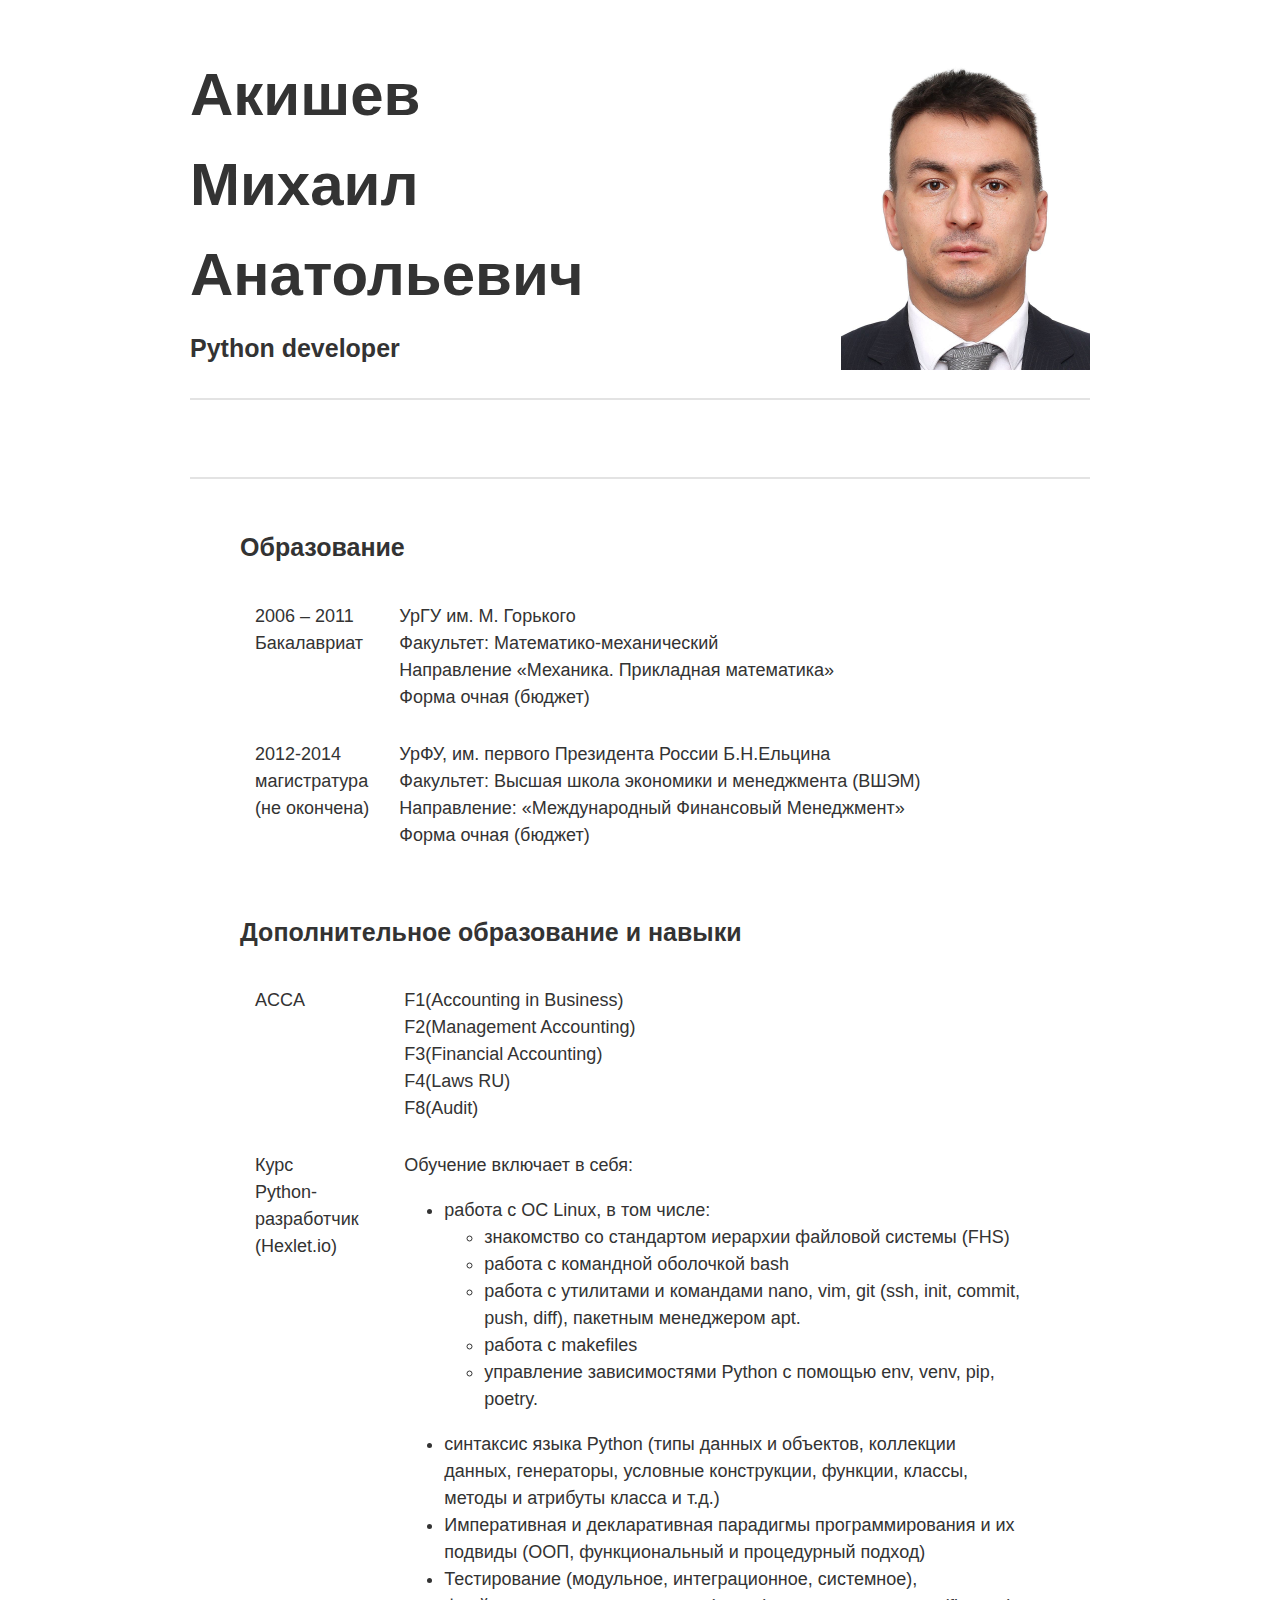
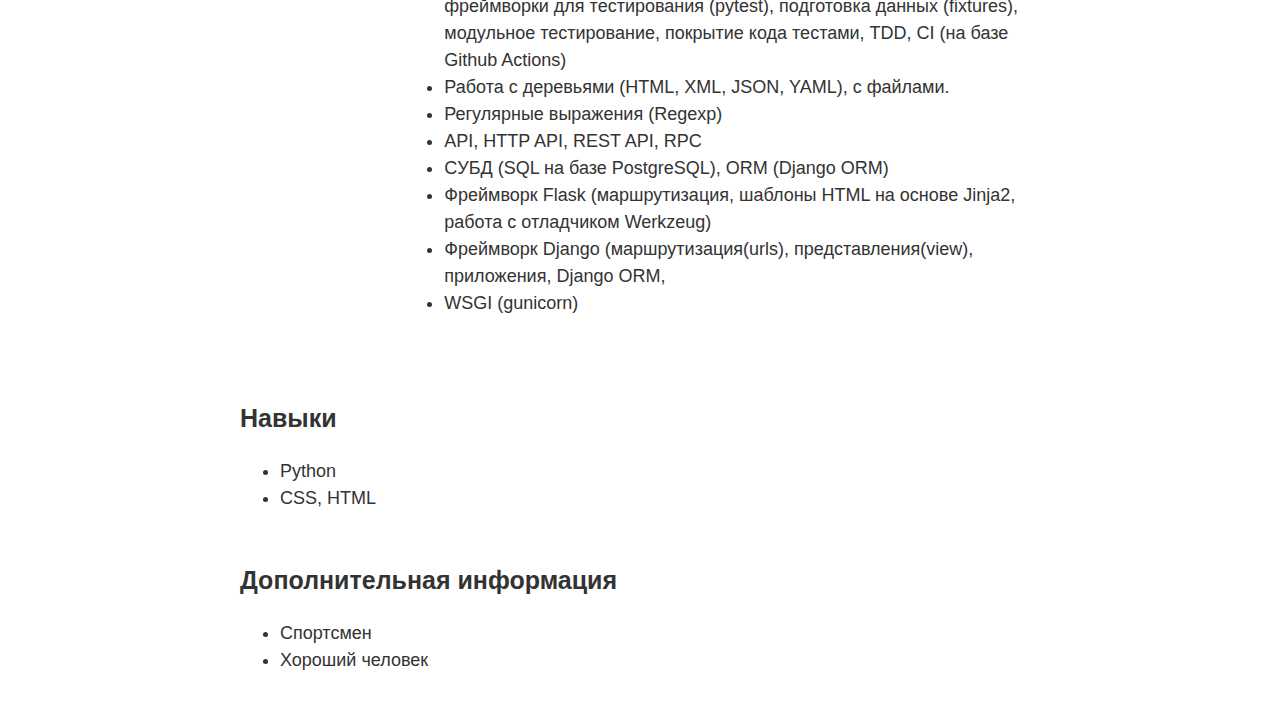
==== index.html @ 6e7896da "upd2" ====
<!DOCTYPE html>
<html lang="ru">
  <head>
    <meta charset="UTF-8">
    <meta name="viewport" content="width=device-width, initial-scale=1.0">
    <title>Резюме</title>
    <link rel="stylesheet" href="app.css">
  </head>
  <body>
    <main>
      <p><img src="AMA.jpg" width="249" height="320" class="rightpic"></p>
      <h1>Акишев <br> Михаил <br> Анатольевич</h1>
      <h2>Python developer</h2>
      <br>
      <h2></h2>
      <section>
        <h2>Образование</h2>
        <table>
          <tr>
            <td>2006 – 2011 <br> Бакалавриат</td>
            <td> УрГУ им. М. Горького <br>
              Факультет: Математико-механический <br>
              Направление «Механика. Прикладная математика» <br>
              Форма очная (бюджет)
            </td>
          </tr>
          <tr>
            <td>2012-2014 <br>
              магистратура <br>
              (не окончена)
            </td>
            <td>УрФУ, им. первого Президента России Б.Н.Ельцина<br>
              Факультет: Высшая школа экономики и менеджмента (ВШЭМ) <br>
              Направление: «Международный Финансовый Менеджмент» <br>
              Форма очная (бюджет)
            </td>
          </tr>
        </table>
      </section>

      <section>  
        <h2>Дополнительное образование и навыки</h2>
        <table>
          <tr>
            <td>ACCA</td>        
            <td>F1(Accounting in Business)<br>
              F2(Management Accounting)<br>
              F3(Financial Accounting)<br>
              F4(Laws RU)<br>
              F8(Audit)
            </td>
          </tr>
          <tr>
            <td>Курс <br> Python-разработчик <br> (Hexlet.io)</td>
            <td>
             Обучение включает в себя:
              <ul><li>работа с ОС Linux, в том числе:</li>
                <ul>
                  <li>знакомство со стандартом иерархии файловой системы (FHS)</li>
                  <li>работа с командной оболочкой bash</li>
                  <li>работа с утилитами и командами nano, vim, git (ssh, init, commit, push, diff), пакетным менеджером apt.</li>
                  <li>работа с makefiles</li>
                  <li>управление зависимостями Python c помощью env, venv, pip, poetry.</li>
                </ul>
              </ul>
              </li>
              <ul>
                <li>синтаксис языка Python (типы данных и объектов, коллекции данных, генераторы, условные конструкции, функции, классы, методы и атрибуты класса и т.д.)</li>
                <li>Императивная и декларативная парадигмы программирования и их подвиды (ООП, функциональный и процедурный подход)</li>
                <li>Тестирование (модульное, интеграционное, системное), фреймворки для тестирования (pytest), подготовка данных (fixtures), модульное тестирование, покрытие кода тестами, TDD, CI (на базе Github Actions)</li>
                <li>Работа с деревьями (HTML, XML, JSON, YAML), с файлами.</li>
                <li>Регулярные выражения (Regexp)</li>
                <li>API, HTTP API, REST API, RPC</li>
                <li>CУБД (SQL на базе PostgreSQL), ORM (Django ORM)</li>
                <li>Фреймворк Flask (маршрутизация, шаблоны HTML на основе Jinja2, работа с отладчиком Werkzeug)</li>
                <li>Фреймворк Django (маршрутизация(urls), представления(view), приложения, Django ORM,</li>
                <li>WSGI (gunicorn)</li>
              </ul>
            </td>
          </tr>
        </table>
      </section>

      <section>
        <h2>Навыки</h2>
        <ul>
          <li>Python</li>
          <li>CSS, HTML</li>
        </ul>
      </section>

      <section>
        <h2>Дополнительная информация</h2>
        <ul>
          <li>Спортсмен</li>
          <li>Хороший человек</li>
        </ul>
      </section>

      <!-- END -->
    </main>
  </body>
</html>
---- app.css ----
body {
    margin: 0;
    color: #333;
  
    font-size: 18px;
  
    font-family: sans-serif;
    line-height: 1.5;
  }
  
  h1 {
    margin-top: 50px;
    margin-bottom: 10px;
  
    font-size: 60px;
  
    text-align: left;
  }
  
  table, th, td {
    /*border: 1px solid black;*/
	  border-collapse: collapse;
}
  th, td {
    padding: 15px;
    vertical-align: top;
}

.rightpic {
  float: right; /* Выравнивание по правому краю */
  margin: 0 0 5px 5px; /* Отступы вокруг фотографии */
 }

  h2 {
    margin-top: 0;
    padding-bottom: 30px;
  
    font-size: 25px;
  
    text-align: left;
  
    border-bottom: 2px solid #e3e3e3;
  }
  
  main {
    width: 900px;
    margin: auto;
  }
  
  section {
    margin: 50px 0;
  
    padding: 0 50px;
  }
  
  section>h2 {
    padding: 0;
  
    text-align: left;
  
    border: none;
  }
  
  li {
    margin-bottom: 0;
  }
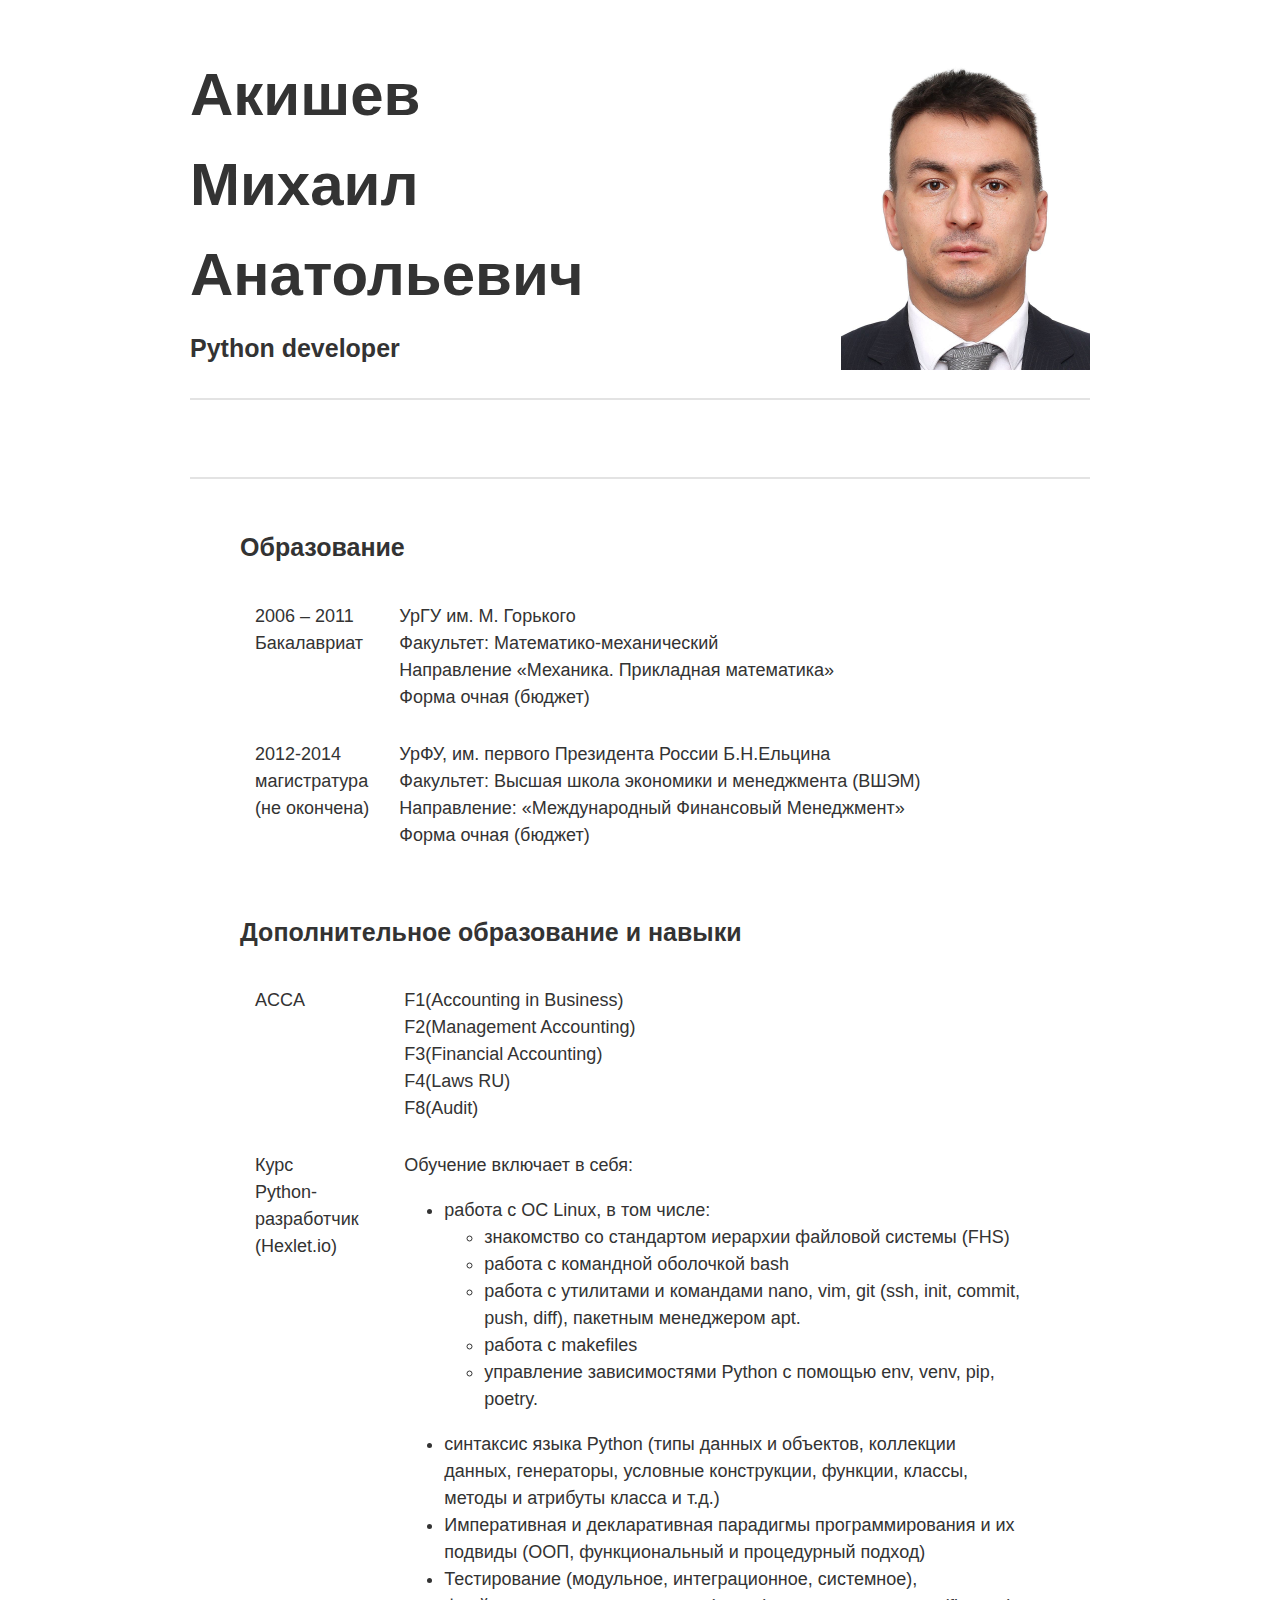
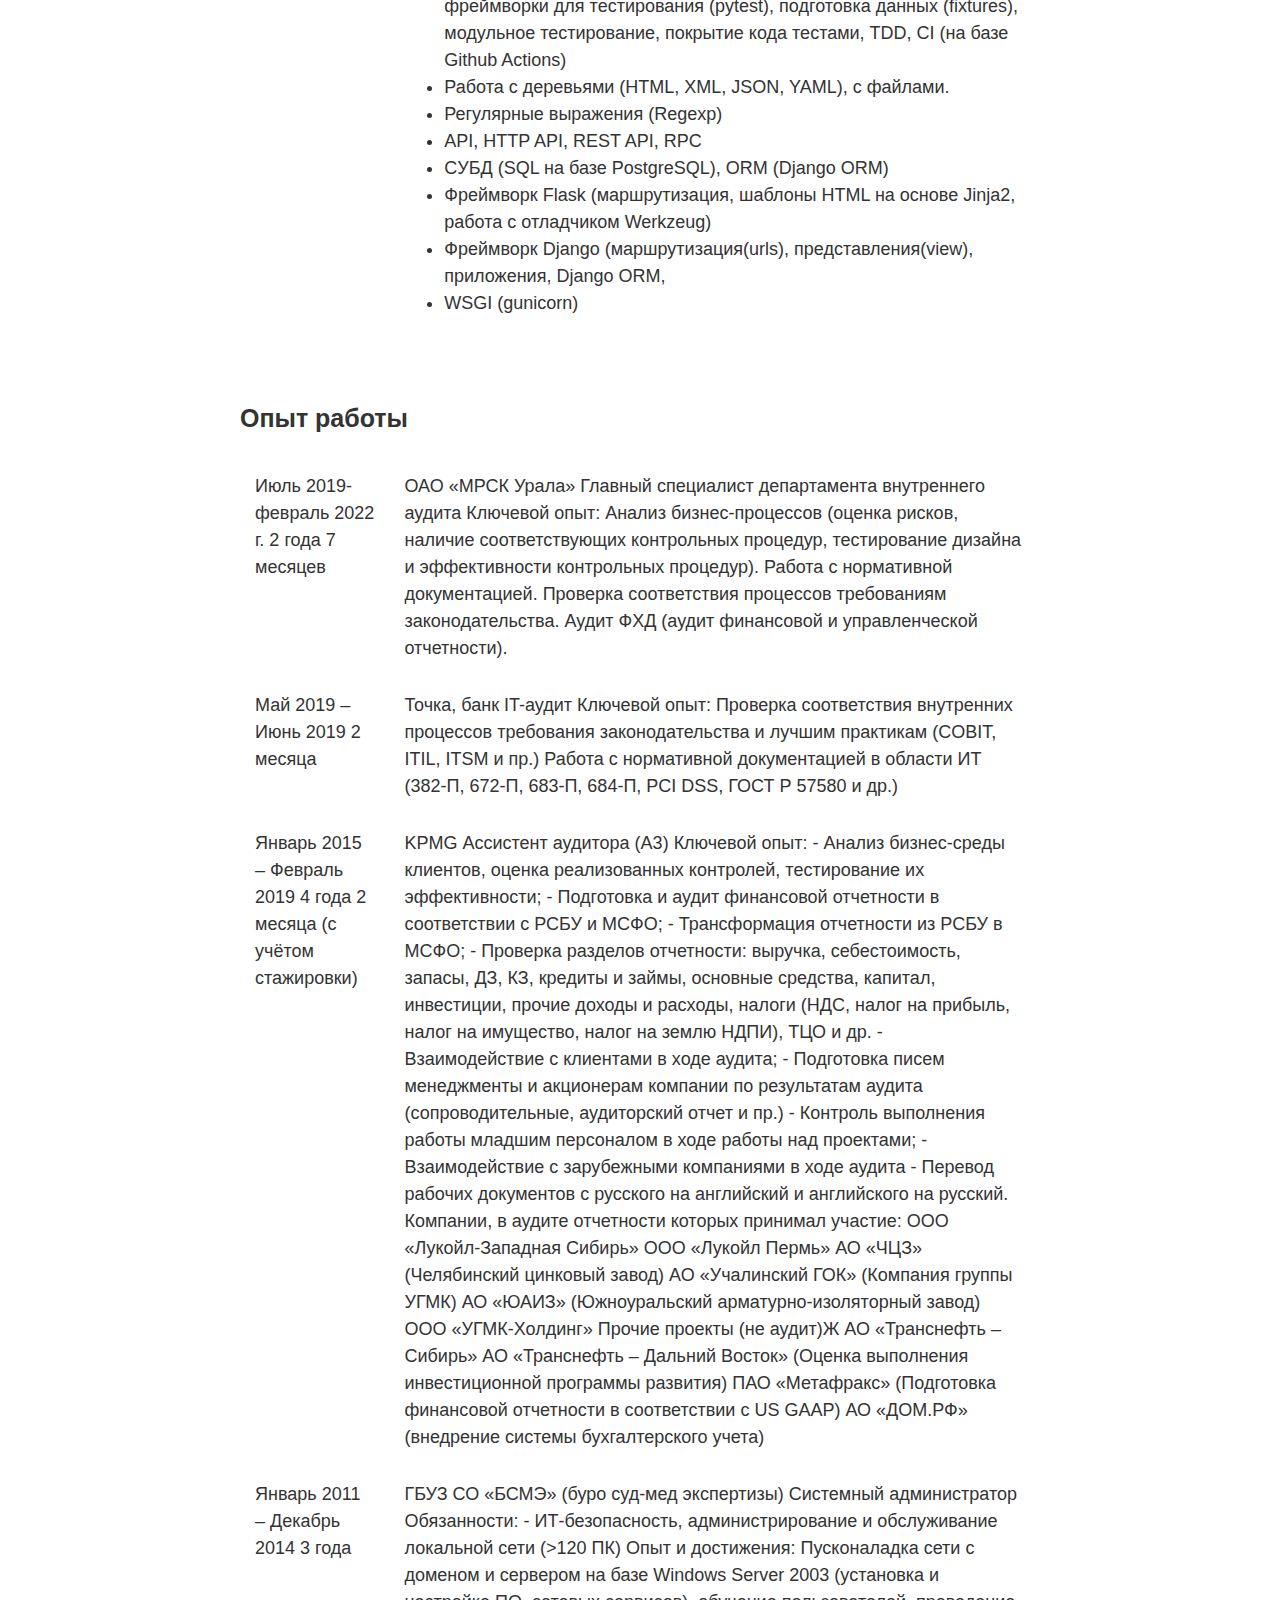
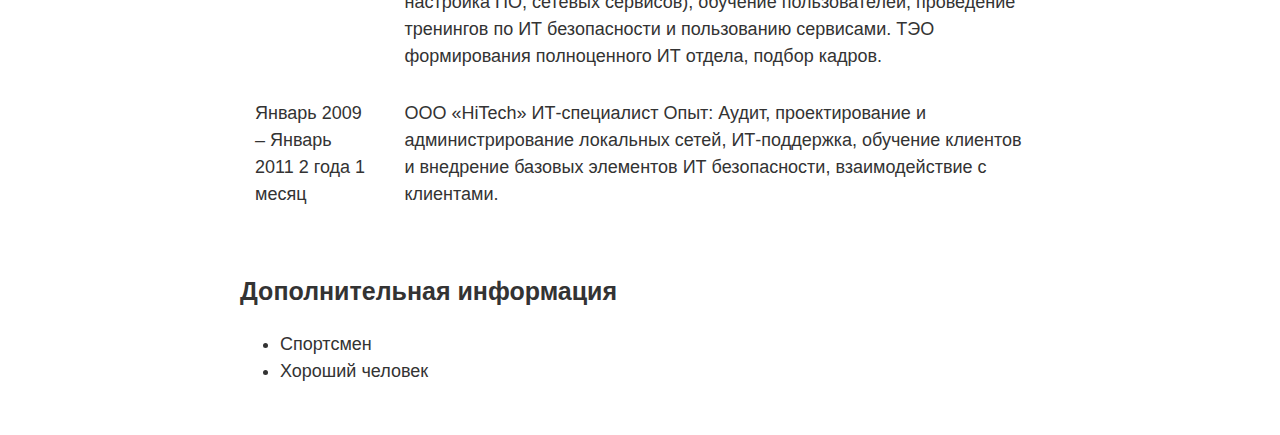
==== commit 3ba5d17a: "add XP" ====
--- a/index.html
+++ b/index.html
@@ -82,11 +82,81 @@
       </section>
 
       <section>
-        <h2>Навыки</h2>
-        <ul>
-          <li>Python</li>
-          <li>CSS, HTML</li>
-        </ul>
+        <h2>Опыт работы</h2>
+        
+<div class="table-responsive"><table>
+	<tbody>
+		<tr>
+			<td>Июль 2019- февраль 2022 г.
+2 года 7 месяцев</td>
+			<td>ОАО «МРСК Урала»
+Главный специалист департамента внутреннего аудита
+Ключевой опыт:
+Анализ бизнес-процессов (оценка рисков, наличие соответствующих контрольных процедур, тестирование дизайна и эффективности контрольных процедур).
+Работа с нормативной документацией. Проверка соответствия процессов требованиям законодательства. 
+Аудит ФХД (аудит финансовой и управленческой отчетности).</td>
+		</tr>
+		<tr>
+			<td>Май 2019 – Июнь 2019
+2 месяца
+</td>
+			<td>Точка, банк
+IT-аудит
+Ключевой опыт:
+Проверка соответствия внутренних процессов требования законодательства и лучшим практикам (COBIT, ITIL, ITSM и пр.)
+Работа с нормативной документацией в области ИТ (382-П, 672-П, 683-П, 684-П, PCI DSS, ГОСТ Р 57580 и др.)
+</td>
+		</tr>
+		<tr>
+			<td>Январь 2015 – Февраль 2019
+4 года 2 месяца (с учётом стажировки)</td>
+			<td>KPMG
+Ассистент аудитора (А3)
+Ключевой опыт:
+- Анализ бизнес-среды клиентов, оценка реализованных контролей, тестирование их эффективности;
+- Подготовка и аудит финансовой отчетности в соответствии с РСБУ и МСФО;
+- Трансформация отчетности из РСБУ в МСФО;
+- Проверка разделов отчетности: выручка, себестоимость, запасы, ДЗ, КЗ, кредиты и займы, основные средства, капитал, инвестиции, прочие доходы и расходы, налоги (НДС, налог на прибыль, налог на имущество, налог на землю НДПИ), ТЦО и др.
+- Взаимодействие с клиентами в ходе аудита;
+- Подготовка писем менеджменты и акционерам компании по результатам аудита (сопроводительные, аудиторский отчет и пр.)
+- Контроль выполнения работы младшим персоналом в ходе работы над проектами;
+- Взаимодействие с зарубежными компаниями в ходе аудита
+- Перевод рабочих документов с русского на английский и английского на русский.
+Компании, в аудите отчетности которых принимал участие:
+ООО «Лукойл-Западная Сибирь»
+ООО «Лукойл Пермь»
+АО «ЧЦЗ» (Челябинский цинковый завод)
+АО «Учалинский ГОК» (Компания группы УГМК)
+АО «ЮАИЗ» (Южноуральский арматурно-изоляторный завод)
+ООО «УГМК-Холдинг»
+Прочие проекты (не аудит)Ж
+АО «Транснефть – Сибирь»
+АО «Транснефть – Дальний Восток» (Оценка выполнения инвестиционной программы развития)
+ПАО «Метафракс» (Подготовка финансовой отчетности в соответствии с US GAAP)
+АО «ДОМ.РФ» (внедрение системы бухгалтерского учета)</td>
+		</tr>
+		<tr>
+			<td>Январь 2011 – Декабрь 2014 
+3 года</td>
+			<td>ГБУЗ СО «БСМЭ» (буро суд-мед экспертизы)
+Системный администратор
+Обязанности:
+- ИТ-безопасность, администрирование и обслуживание локальной сети (>120 ПК)
+Опыт и достижения:
+Пусконаладка сети с доменом и сервером на базе Windows Server 2003 (установка и настройка ПО, сетевых сервисов), обучение пользователей, проведение тренингов по ИТ безопасности и пользованию сервисами. ТЭО формирования полноценного ИТ отдела, подбор кадров.</td>
+		</tr>
+		<tr>
+			<td>Январь 2009 –
+Январь 2011
+2 года 1 месяц</td>
+			<td>ООО «HiTech»
+ИТ-специалист
+Опыт:
+Аудит, проектирование и администрирование локальных сетей, ИТ-поддержка, обучение клиентов и внедрение базовых элементов ИТ безопасности, взаимодействие с клиентами.</td>
+		</tr>
+	</tbody>
+</table></div>
+
       </section>
 
       <section>
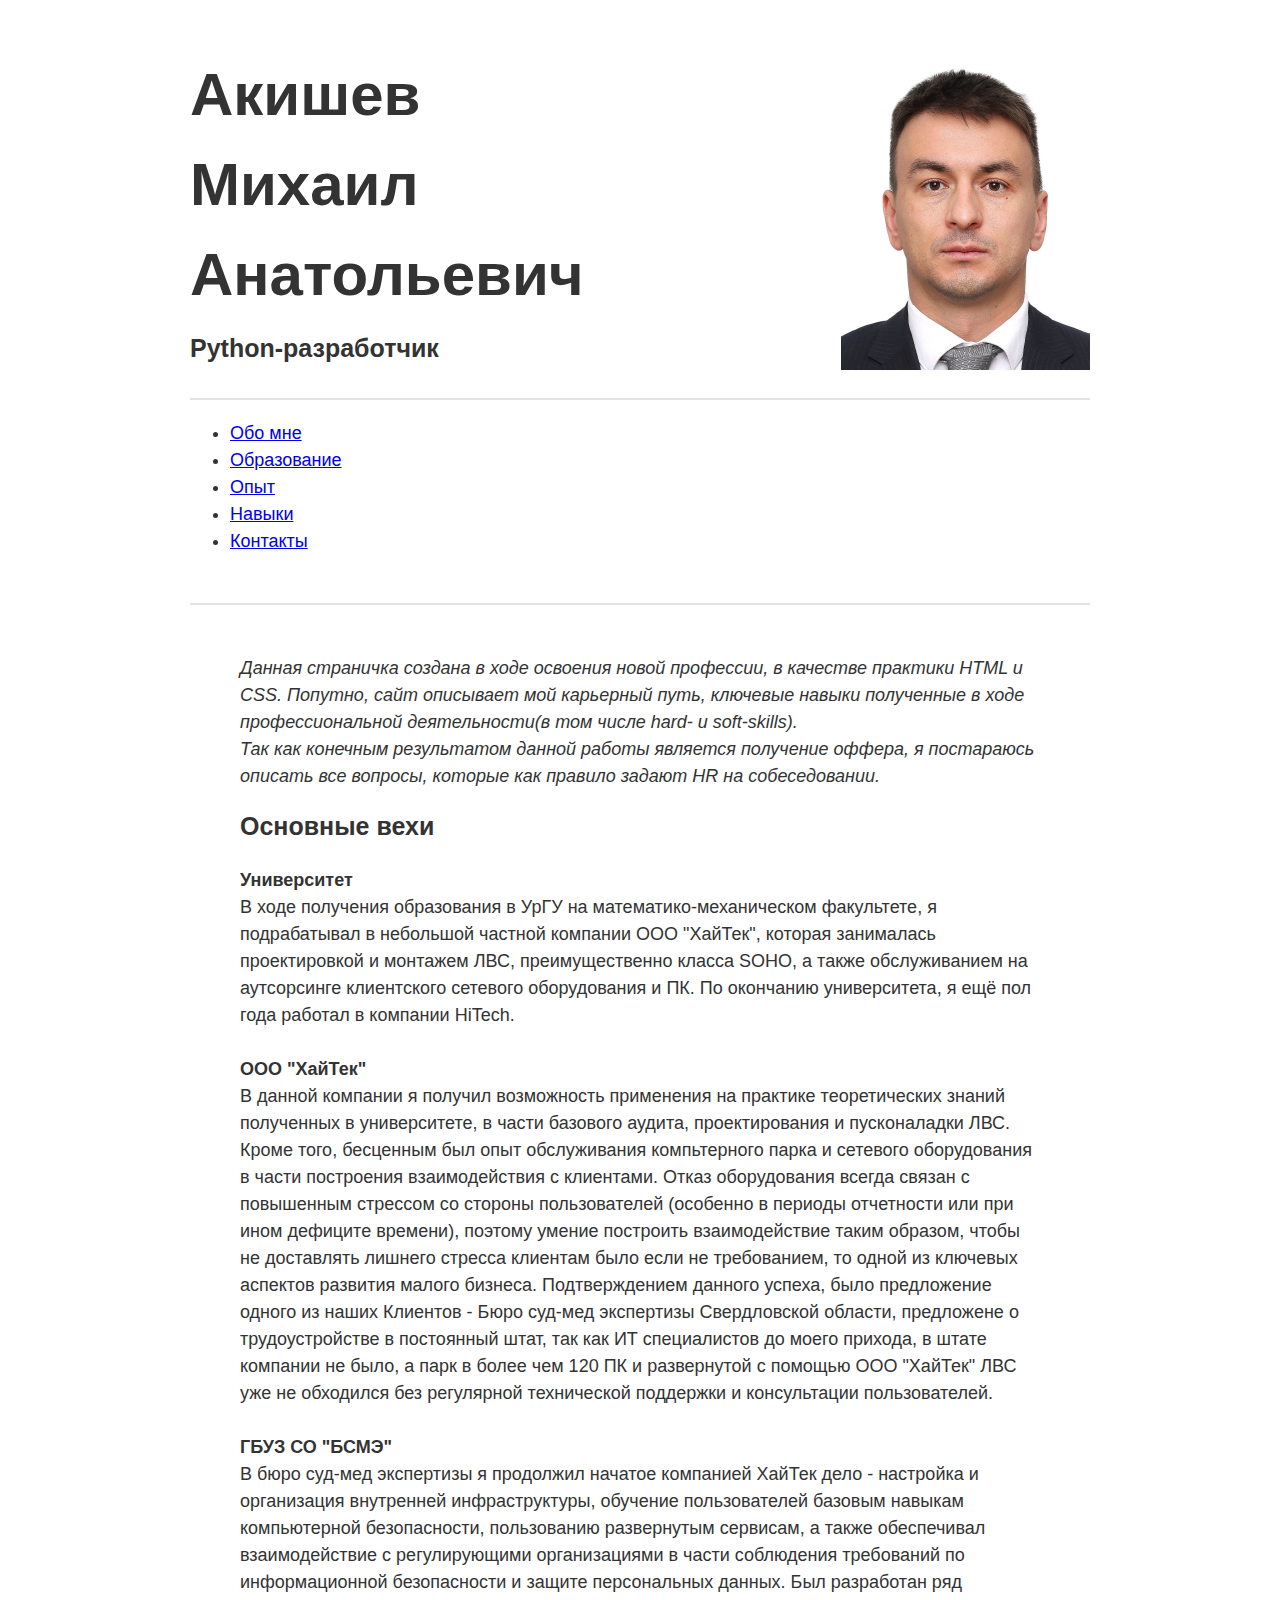
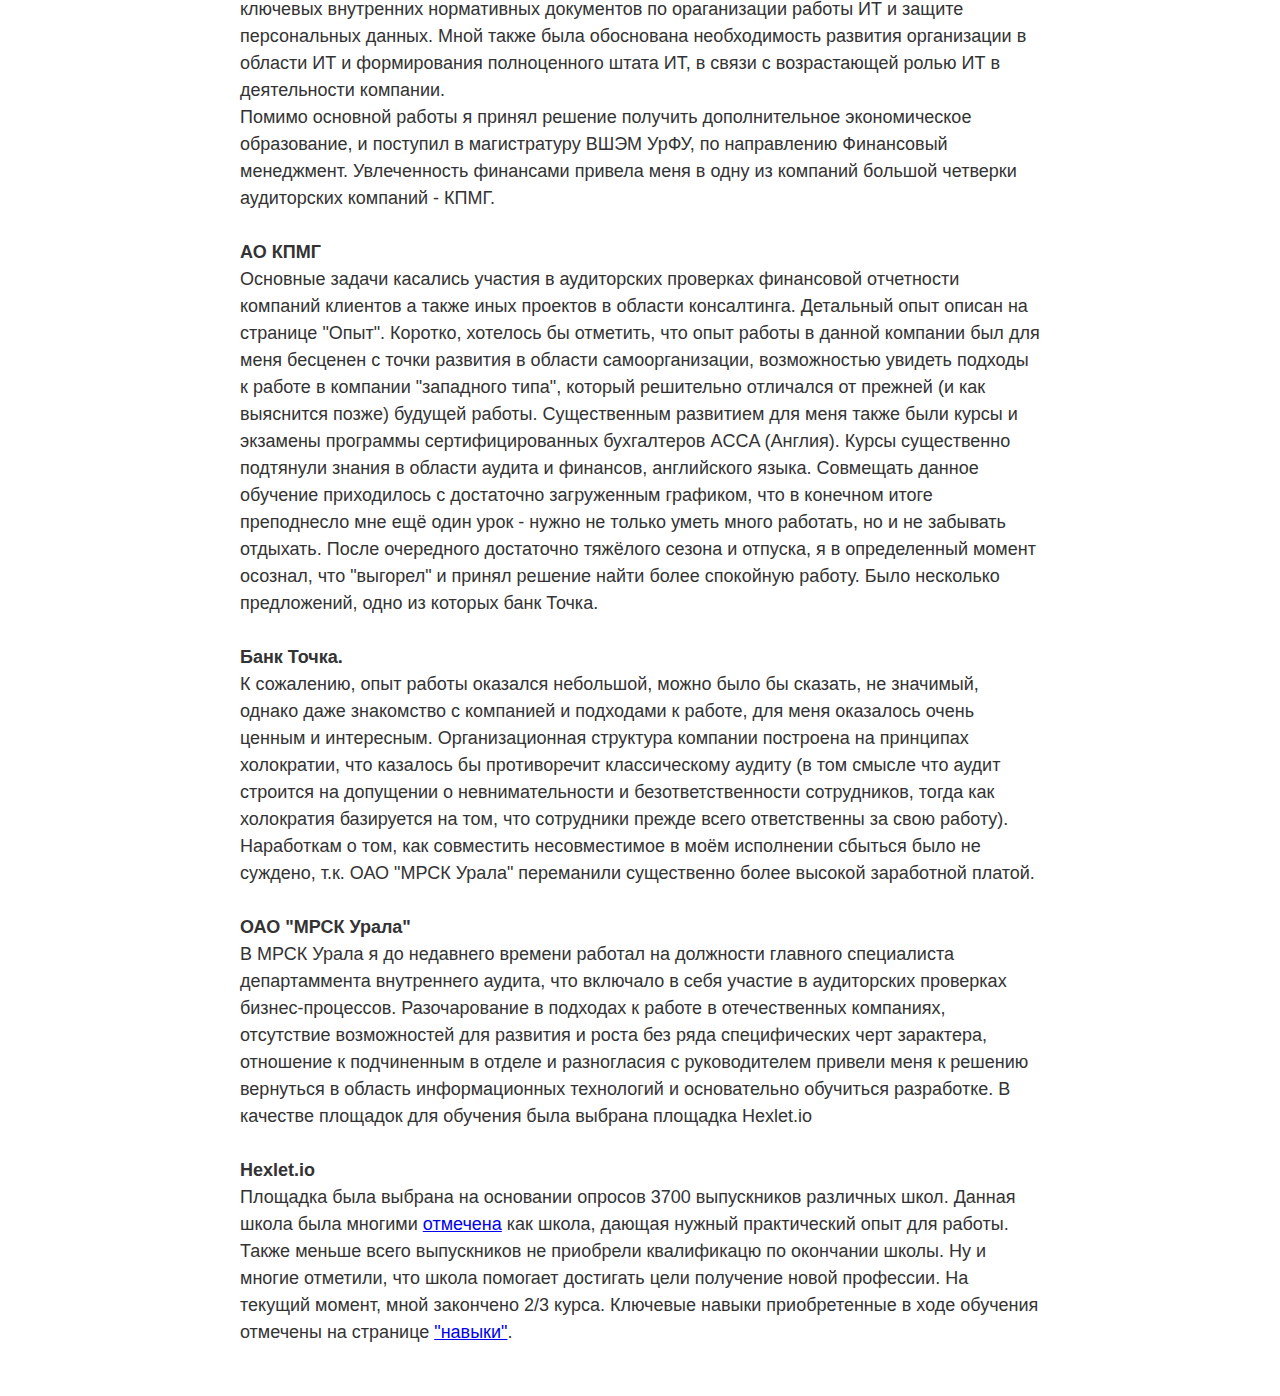
==== commit 2203b5fb: "add pages" ====
--- a/index.html
+++ b/index.html
@@ -10,165 +10,52 @@
     <main>
       <p><img src="AMA.jpg" width="249" height="320" class="rightpic"></p>
       <h1>Акишев <br> Михаил <br> Анатольевич</h1>
-      <h2>Python developer</h2>
-      <br>
+      <h2>Python-разработчик</h2>
+      
+      <nav>
+        <ul class="nav">
+          <li><a href="../CV_html/index.html">Обо мне</a></li>
+          <li><a href="../CV_html/education.html">Образование</a></li>
+          <li><a href="../CV_html/experience.html">Опыт</a></li>
+          <li><a href="../CV_html/skills.html">Навыки</a></li>
+          <li><a href="../CV_html/contacts.html">Контакты</a></li>
+        </ul>
+      </nav>
       <h2></h2>
-      <section>
-        <h2>Образование</h2>
-        <table>
-          <tr>
-            <td>2006 – 2011 <br> Бакалавриат</td>
-            <td> УрГУ им. М. Горького <br>
-              Факультет: Математико-механический <br>
-              Направление «Механика. Прикладная математика» <br>
-              Форма очная (бюджет)
-            </td>
-          </tr>
-          <tr>
-            <td>2012-2014 <br>
-              магистратура <br>
-              (не окончена)
-            </td>
-            <td>УрФУ, им. первого Президента России Б.Н.Ельцина<br>
-              Факультет: Высшая школа экономики и менеджмента (ВШЭМ) <br>
-              Направление: «Международный Финансовый Менеджмент» <br>
-              Форма очная (бюджет)
-            </td>
-          </tr>
-        </table>
-      </section>
-
-      <section>  
-        <h2>Дополнительное образование и навыки</h2>
-        <table>
-          <tr>
-            <td>ACCA</td>        
-            <td>F1(Accounting in Business)<br>
-              F2(Management Accounting)<br>
-              F3(Financial Accounting)<br>
-              F4(Laws RU)<br>
-              F8(Audit)
-            </td>
-          </tr>
-          <tr>
-            <td>Курс <br> Python-разработчик <br> (Hexlet.io)</td>
-            <td>
-             Обучение включает в себя:
-              <ul><li>работа с ОС Linux, в том числе:</li>
-                <ul>
-                  <li>знакомство со стандартом иерархии файловой системы (FHS)</li>
-                  <li>работа с командной оболочкой bash</li>
-                  <li>работа с утилитами и командами nano, vim, git (ssh, init, commit, push, diff), пакетным менеджером apt.</li>
-                  <li>работа с makefiles</li>
-                  <li>управление зависимостями Python c помощью env, venv, pip, poetry.</li>
-                </ul>
-              </ul>
-              </li>
-              <ul>
-                <li>синтаксис языка Python (типы данных и объектов, коллекции данных, генераторы, условные конструкции, функции, классы, методы и атрибуты класса и т.д.)</li>
-                <li>Императивная и декларативная парадигмы программирования и их подвиды (ООП, функциональный и процедурный подход)</li>
-                <li>Тестирование (модульное, интеграционное, системное), фреймворки для тестирования (pytest), подготовка данных (fixtures), модульное тестирование, покрытие кода тестами, TDD, CI (на базе Github Actions)</li>
-                <li>Работа с деревьями (HTML, XML, JSON, YAML), с файлами.</li>
-                <li>Регулярные выражения (Regexp)</li>
-                <li>API, HTTP API, REST API, RPC</li>
-                <li>CУБД (SQL на базе PostgreSQL), ORM (Django ORM)</li>
-                <li>Фреймворк Flask (маршрутизация, шаблоны HTML на основе Jinja2, работа с отладчиком Werkzeug)</li>
-                <li>Фреймворк Django (маршрутизация(urls), представления(view), приложения, Django ORM,</li>
-                <li>WSGI (gunicorn)</li>
-              </ul>
-            </td>
-          </tr>
-        </table>
-      </section>
-
-      <section>
-        <h2>Опыт работы</h2>
+      <section> <!--Обо мне-->
         
-<div class="table-responsive"><table>
-	<tbody>
-		<tr>
-			<td>Июль 2019- февраль 2022 г.
-2 года 7 месяцев</td>
-			<td>ОАО «МРСК Урала»
-Главный специалист департамента внутреннего аудита
-Ключевой опыт:
-Анализ бизнес-процессов (оценка рисков, наличие соответствующих контрольных процедур, тестирование дизайна и эффективности контрольных процедур).
-Работа с нормативной документацией. Проверка соответствия процессов требованиям законодательства. 
-Аудит ФХД (аудит финансовой и управленческой отчетности).</td>
-		</tr>
-		<tr>
-			<td>Май 2019 – Июнь 2019
-2 месяца
-</td>
-			<td>Точка, банк
-IT-аудит
-Ключевой опыт:
-Проверка соответствия внутренних процессов требования законодательства и лучшим практикам (COBIT, ITIL, ITSM и пр.)
-Работа с нормативной документацией в области ИТ (382-П, 672-П, 683-П, 684-П, PCI DSS, ГОСТ Р 57580 и др.)
-</td>
-		</tr>
-		<tr>
-			<td>Январь 2015 – Февраль 2019
-4 года 2 месяца (с учётом стажировки)</td>
-			<td>KPMG
-Ассистент аудитора (А3)
-Ключевой опыт:
-- Анализ бизнес-среды клиентов, оценка реализованных контролей, тестирование их эффективности;
-- Подготовка и аудит финансовой отчетности в соответствии с РСБУ и МСФО;
-- Трансформация отчетности из РСБУ в МСФО;
-- Проверка разделов отчетности: выручка, себестоимость, запасы, ДЗ, КЗ, кредиты и займы, основные средства, капитал, инвестиции, прочие доходы и расходы, налоги (НДС, налог на прибыль, налог на имущество, налог на землю НДПИ), ТЦО и др.
-- Взаимодействие с клиентами в ходе аудита;
-- Подготовка писем менеджменты и акционерам компании по результатам аудита (сопроводительные, аудиторский отчет и пр.)
-- Контроль выполнения работы младшим персоналом в ходе работы над проектами;
-- Взаимодействие с зарубежными компаниями в ходе аудита
-- Перевод рабочих документов с русского на английский и английского на русский.
-Компании, в аудите отчетности которых принимал участие:
-ООО «Лукойл-Западная Сибирь»
-ООО «Лукойл Пермь»
-АО «ЧЦЗ» (Челябинский цинковый завод)
-АО «Учалинский ГОК» (Компания группы УГМК)
-АО «ЮАИЗ» (Южноуральский арматурно-изоляторный завод)
-ООО «УГМК-Холдинг»
-Прочие проекты (не аудит)Ж
-АО «Транснефть – Сибирь»
-АО «Транснефть – Дальний Восток» (Оценка выполнения инвестиционной программы развития)
-ПАО «Метафракс» (Подготовка финансовой отчетности в соответствии с US GAAP)
-АО «ДОМ.РФ» (внедрение системы бухгалтерского учета)</td>
-		</tr>
-		<tr>
-			<td>Январь 2011 – Декабрь 2014 
-3 года</td>
-			<td>ГБУЗ СО «БСМЭ» (буро суд-мед экспертизы)
-Системный администратор
-Обязанности:
-- ИТ-безопасность, администрирование и обслуживание локальной сети (>120 ПК)
-Опыт и достижения:
-Пусконаладка сети с доменом и сервером на базе Windows Server 2003 (установка и настройка ПО, сетевых сервисов), обучение пользователей, проведение тренингов по ИТ безопасности и пользованию сервисами. ТЭО формирования полноценного ИТ отдела, подбор кадров.</td>
-		</tr>
-		<tr>
-			<td>Январь 2009 –
-Январь 2011
-2 года 1 месяц</td>
-			<td>ООО «HiTech»
-ИТ-специалист
-Опыт:
-Аудит, проектирование и администрирование локальных сетей, ИТ-поддержка, обучение клиентов и внедрение базовых элементов ИТ безопасности, взаимодействие с клиентами.</td>
-		</tr>
-	</tbody>
-</table></div>
+        <p><i>Данная страничка создана в ходе освоения новой профессии, в качестве практики HTML и CSS. Попутно, сайт описывает мой карьерный путь, ключевые навыки полученные в ходе профессиональной деятельности(в том числе hard- и soft-skills).<br> 
+          Так как конечным результатом данной работы является получение оффера, я постараюсь описать все вопросы, которые как правило задают HR на собеседовании.</i>
+        </p>
+        
+        <h2>Основные вехи</h2>
+        <p>
+          <b>Университет<br></b>
+          В ходе получения образования в УрГУ на математико-механическом факультете, я подрабатывал в небольшой частной компании ООО "ХайТек", которая занималась проектировкой и монтажем ЛВС, преимущественно класса SOHO, а также обслуживанием на аутсорсинге клиентского сетевого оборудования и ПК. По окончанию университета, я ещё пол года работал в компании HiTech.<br>
+          <br>
+          <b>ООО "ХайТек"<br></b>
+          В данной компании я получил возможность применения на практике теоретических знаний полученных в университете, в части базового аудита, проектирования и пусконаладки ЛВС. Кроме того, бесценным был опыт обслуживания компьтерного парка и сетевого оборудования в части построения взаимодействия с клиентами. Отказ оборудования всегда связан с повышенным стрессом со стороны пользователей (особенно в периоды отчетности или при ином дефиците времени), поэтому умение построить взаимодействие таким образом, чтобы не доставлять лишнего стресса клиентам было если не требованием, то одной из ключевых аспектов развития малого бизнеса. Подтверждением данного успеха, было предложение одного из наших Клиентов - Бюро суд-мед экспертизы Свердловской области, предложене о трудоустройстве в постоянный штат, так как ИТ специалистов до моего прихода, в штате компании не было, а парк в более чем 120 ПК и развернутой с помощью ООО "ХайТек" ЛВС уже не обходился без регулярной технической поддержки и консультации пользователей. <br>
+          <br>
+          <b>ГБУЗ СО "БСМЭ"<br></b>
+          В бюро суд-мед экспертизы я продолжил начатое компанией ХайТек дело - настройка и организация внутренней инфраструктуры, обучение пользователей базовым навыкам компьютерной безопасности, пользованию развернутым сервисам, а также обеспечивал взаимодействие с регулирующими организациями в части соблюдения требований по информационной безопасности и защите персональных данных. Был разработан ряд ключевых внутренних нормативных документов по ораганизации работы ИТ и защите персональных данных. Мной также была обоснована необходимость развития организации в области ИТ и формирования полноценного штата ИТ, в связи с возрастающей ролью ИТ в деятельности компании.<br> Помимо основной работы я принял решение получить дополнительное экономическое образование, и поступил в магистратуру ВШЭМ УрФУ, по направлению Финансовый менеджмент. Увлеченность финансами привела меня в одну из компаний большой четверки аудиторских компаний - КПМГ.<br><br>
+          <b>АО КПМГ<br></b>
+          Основные задачи касались участия в аудиторских проверках финансовой отчетности компаний клиентов а также иных проектов в области консалтинга. Детальный опыт описан на странице "Опыт". Коротко, хотелось бы отметить, что опыт работы в данной компании был для меня бесценен с точки развития в области самоорганизации, возможностью увидеть подходы к работе в компании "западного типа", который решительно отличался от прежней (и как выяснится позже) будущей работы. Существенным развитием для меня также были курсы и экзамены программы сертифицированных бухгалтеров ACCA (Англия). Курсы существенно подтянули знания в области аудита и финансов, английского языка. Совмещать данное обучение приходилось с достаточно загруженным графиком, что в конечном итоге преподнесло мне ещё один урок - нужно не только уметь много работать, но и не забывать отдыхать. После очередного достаточно тяжёлого сезона и отпуска, я в определенный момент осознал, что "выгорел" и принял решение найти более спокойную работу. Было несколько предложений, одно из которых банк Точка.<br>
+          <br>          
+          <b>Банк Точка.<br></b>
+          К сожалению, опыт работы оказался небольшой, можно было бы сказать, не значимый, однако даже знакомство с компанией и подходами к работе, для меня оказалось очень ценным и интересным. Организационная структура компании построена на принципах холократии, что казалось бы противоречит классическому аудиту (в том смысле что аудит строится на допущении о невнимательности и безответственности сотрудников, тогда как холократия базируется на том, что сотрудники прежде всего ответственны за свою работу). Наработкам о том, как совместить несовместимое в моём исполнении сбыться было не суждено, т.к. ОАО "МРСК Урала" переманили существенно более высокой заработной платой.<br>
+          <br>
+          <b>ОАО "МРСК Урала"<br></b>
+          В МРСК Урала я до недавнего времени работал на должности главного специалиста департаммента внутреннего аудита, что включало в себя участие в аудиторских проверках бизнес-процессов. Разочарование в подходах к работе в отечественных компаниях, отсутствие возможностей для развития и роста без ряда специфических черт зарактера, отношение к подчиненным в отделе и разногласия с руководителем привели меня к решению вернуться в область информационных технологий и основательно обучиться разработке. В качестве площадок для обучения была выбрана площадка Hexlet.io <br>
+          <br>
+          <b>Hexlet.io<br></b>
+          Площадка была выбрана на основании опросов 3700 выпускников различных школ. Данная школа была многими <a href="https://habr.com/ru/company/habr_career/blog/454906/">отмечена</a> как школа, дающая нужный практический опыт для работы. Также меньше всего выпускников не приобрели квалификацю по окончании школы. Ну и многие отметили, что школа помогает достигать цели получение новой профессии. 
+          На текущий момент, мной закончено 2/3 курса. Ключевые навыки приобретенные в ходе обучения  отмечены на странице <a href="../CV_html/skills.html">"навыки"</a>.
+        </p>
 
       </section>
 
-      <section>
-        <h2>Дополнительная информация</h2>
-        <ul>
-          <li>Спортсмен</li>
-          <li>Хороший человек</li>
-        </ul>
-      </section>
 
-      <!-- END -->
+      
     </main>
   </body>
 </html>
-
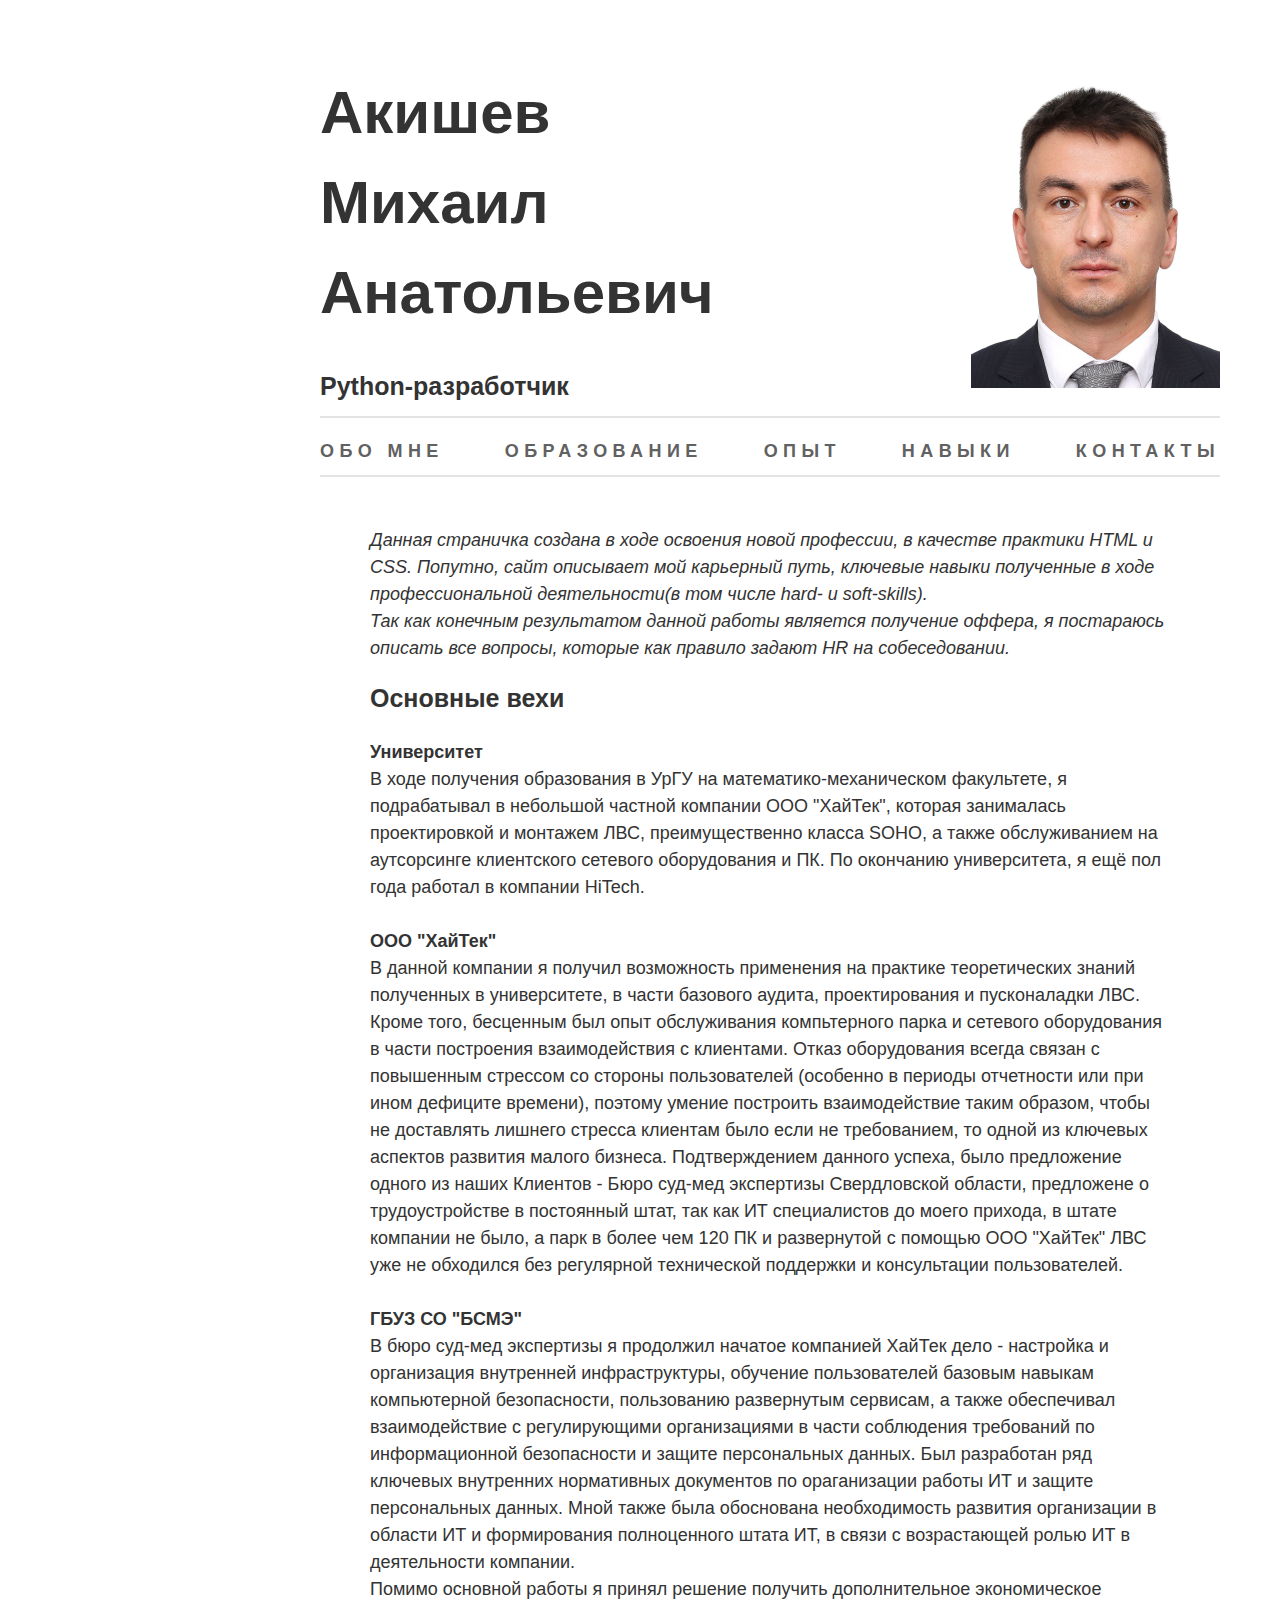
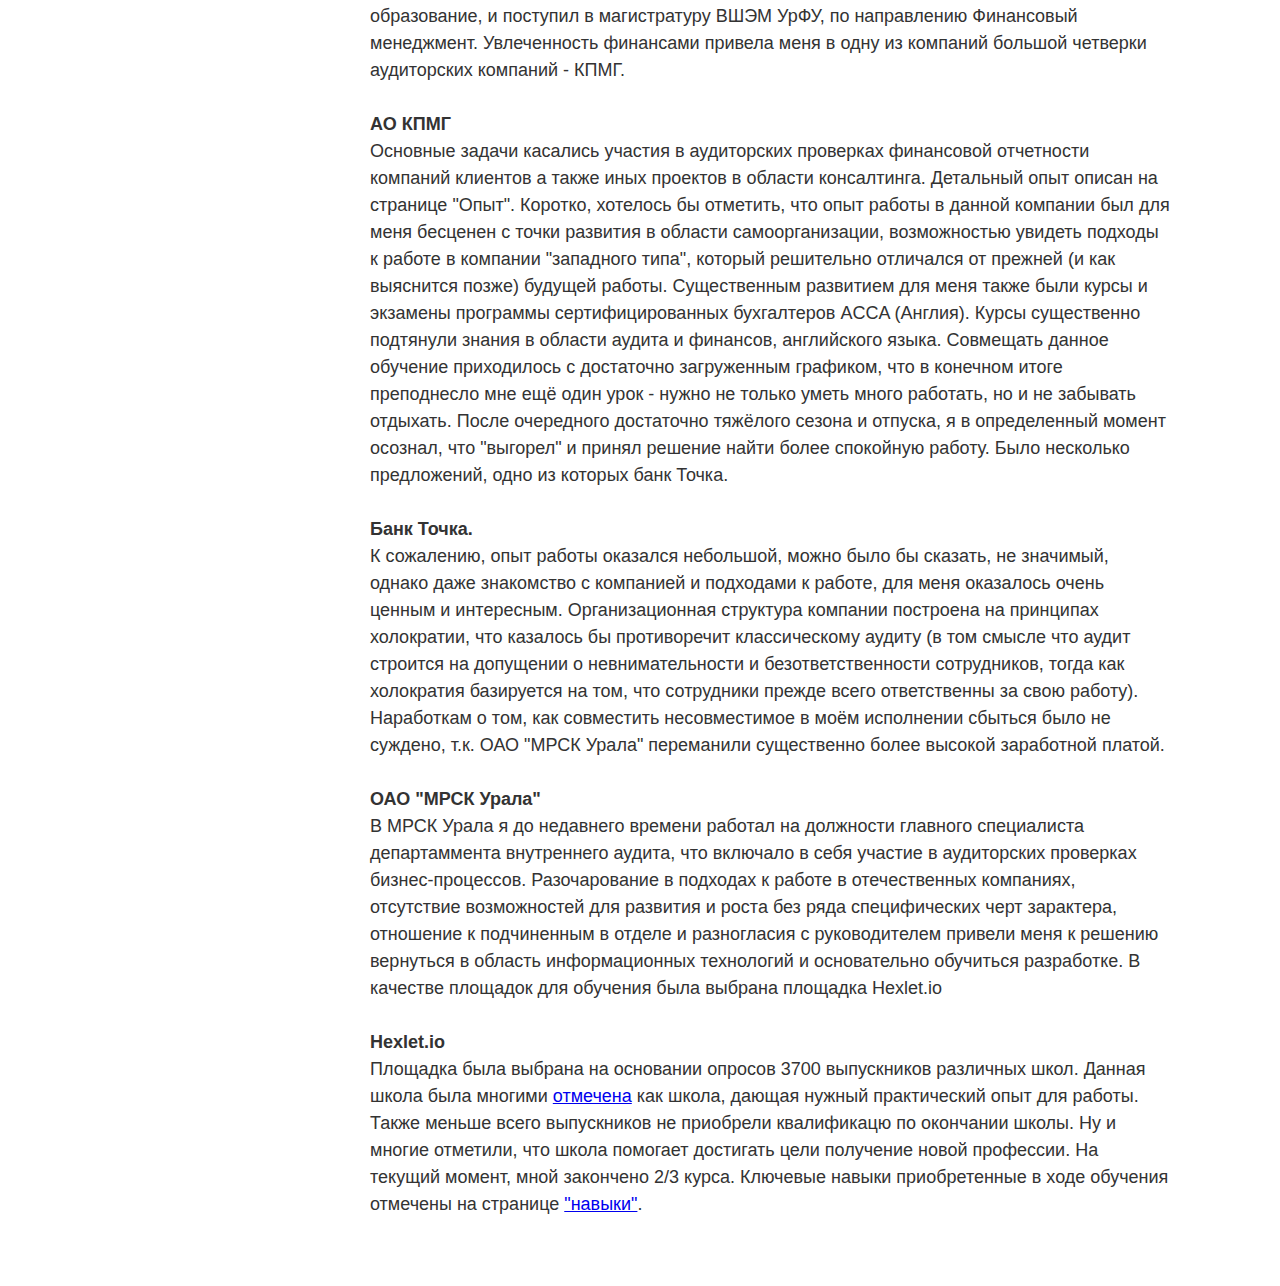
==== commit 3c15c093: ""test"" ====
--- a/index.html
+++ b/index.html
@@ -15,7 +15,7 @@
       <nav>
         <ul class="nav">
           <li><a href="../CV_html/index.html">Обо мне</a></li>
-          <li><a href="../CV_html/education.html">Образование</a></li>
+          <li><a href="../education.html">Образование</a></li>
           <li><a href="../CV_html/experience.html">Опыт</a></li>
           <li><a href="../CV_html/skills.html">Навыки</a></li>
           <li><a href="../CV_html/contacts.html">Контакты</a></li>
--- a/app.css
+++ b/app.css
@@ -1,16 +1,17 @@
 body {
-    margin: 0;
+    max-width: 40rem;
+    margin: 0 auto;
     color: #333;
   
     font-size: 18px;
-  
     font-family: sans-serif;
     line-height: 1.5;
+    padding: 1em;
   }
-  
+   
   h1 {
     margin-top: 50px;
-    margin-bottom: 10px;
+    margin-bottom: 30px;
   
     font-size: 60px;
   
@@ -33,7 +34,7 @@
 
   h2 {
     margin-top: 0;
-    padding-bottom: 30px;
+    padding-bottom: 10px;
   
     font-size: 25px;
   
@@ -64,4 +65,58 @@
   li {
     margin-bottom: 0;
   }
-  +   
+
+  /*----------------*/
+
+  .menu p {
+    margin: 0;
+    list-style: none;
+    padding-left: 20px;
+    display: none;
+  }
+
+  .menu .title {
+    font-size: 18px;
+    cursor: pointer;
+  }
+
+  .menu .title::before {
+    content: '▶ ';
+    font-size: 80%;
+    color: green;
+  }
+
+  .menu.open .title::before {
+    content: '▼ ';
+  }
+
+  .menu.open p {
+    display: block;
+  }
+
+/*___Navidation_____*/
+  .nav {
+    display: flex;
+    justify-content: space-between;
+    margin: 0;
+    padding: 0;
+  }
+  
+  .nav > * {
+    margin: 0;
+    padding: 0;
+  
+    list-style: none;
+  }
+  
+  .nav a {
+    /* BEGIN (write your solution here) */
+    color: #616161;
+    font-weight: bold;
+    /* END */
+    letter-spacing: 0.3em;
+    text-transform: uppercase;
+  
+    text-decoration: none;
+  }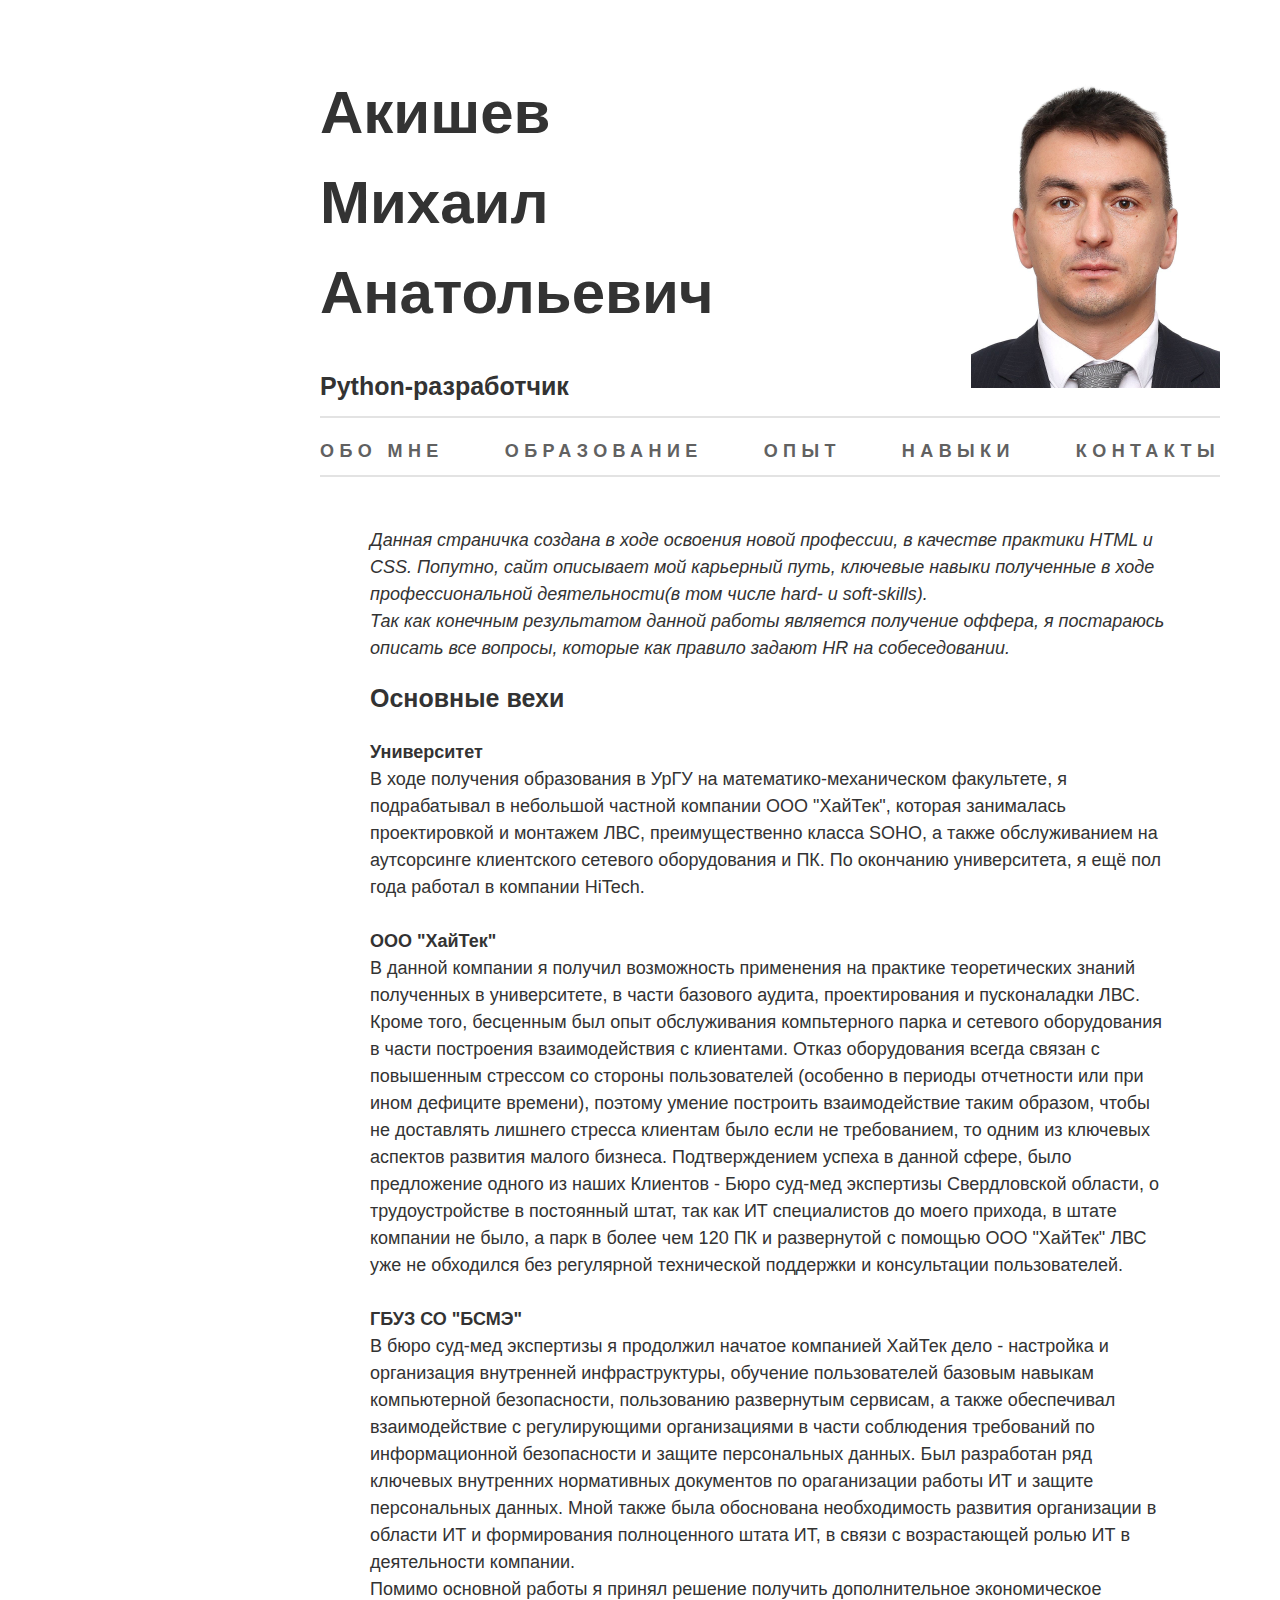
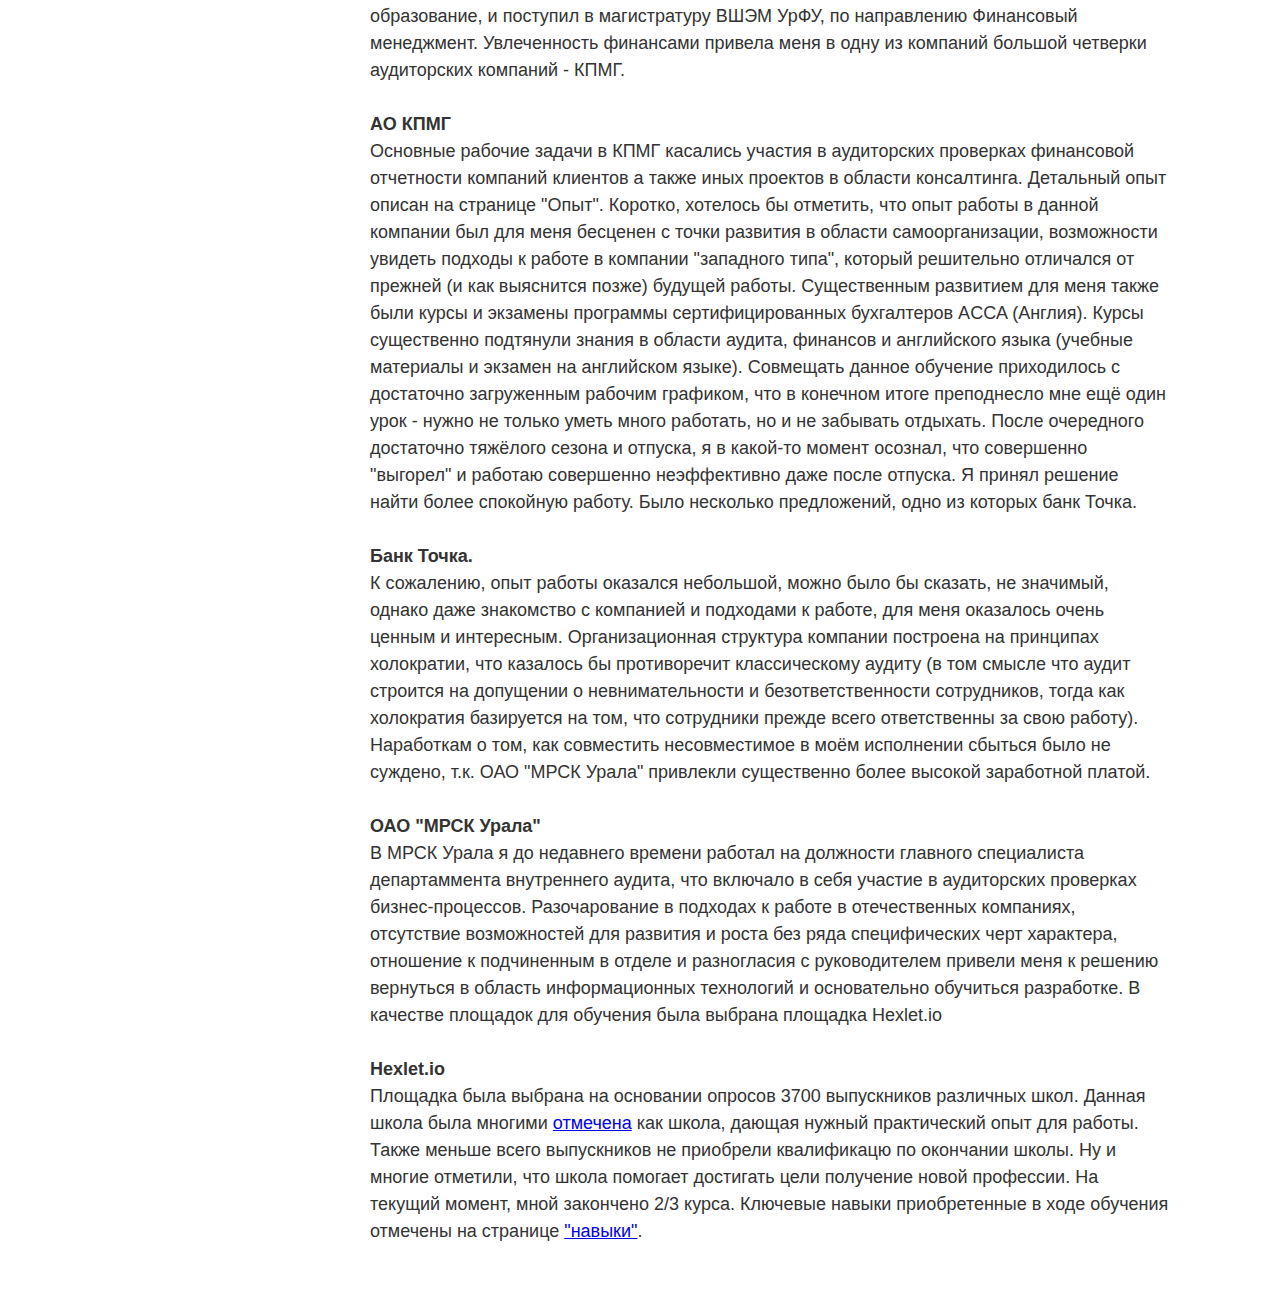
==== commit 35f1675c: ""little mistakes"" ====
--- a/index.html
+++ b/index.html
@@ -14,11 +14,11 @@
       
       <nav>
         <ul class="nav">
-          <li><a href="../CV_html/index.html">Обо мне</a></li>
-          <li><a href="../education.html">Образование</a></li>
-          <li><a href="../CV_html/experience.html">Опыт</a></li>
-          <li><a href="../CV_html/skills.html">Навыки</a></li>
-          <li><a href="../CV_html/contacts.html">Контакты</a></li>
+          <li><a href="index.html">Обо мне</a></li>
+          <li><a href="education.html">Образование</a></li>
+          <li><a href="experience.html">Опыт</a></li>
+          <li><a href="skills.html">Навыки</a></li>
+          <li><a href="contacts.html">Контакты</a></li>
         </ul>
       </nav>
       <h2></h2>
@@ -34,27 +34,26 @@
           В ходе получения образования в УрГУ на математико-механическом факультете, я подрабатывал в небольшой частной компании ООО "ХайТек", которая занималась проектировкой и монтажем ЛВС, преимущественно класса SOHO, а также обслуживанием на аутсорсинге клиентского сетевого оборудования и ПК. По окончанию университета, я ещё пол года работал в компании HiTech.<br>
           <br>
           <b>ООО "ХайТек"<br></b>
-          В данной компании я получил возможность применения на практике теоретических знаний полученных в университете, в части базового аудита, проектирования и пусконаладки ЛВС. Кроме того, бесценным был опыт обслуживания компьтерного парка и сетевого оборудования в части построения взаимодействия с клиентами. Отказ оборудования всегда связан с повышенным стрессом со стороны пользователей (особенно в периоды отчетности или при ином дефиците времени), поэтому умение построить взаимодействие таким образом, чтобы не доставлять лишнего стресса клиентам было если не требованием, то одной из ключевых аспектов развития малого бизнеса. Подтверждением данного успеха, было предложение одного из наших Клиентов - Бюро суд-мед экспертизы Свердловской области, предложене о трудоустройстве в постоянный штат, так как ИТ специалистов до моего прихода, в штате компании не было, а парк в более чем 120 ПК и развернутой с помощью ООО "ХайТек" ЛВС уже не обходился без регулярной технической поддержки и консультации пользователей. <br>
+          В данной компании я получил возможность применения на практике теоретических знаний полученных в университете, в части базового аудита, проектирования и пусконаладки ЛВС. Кроме того, бесценным был опыт обслуживания компьтерного парка и сетевого оборудования в части построения взаимодействия с клиентами. Отказ оборудования всегда связан с повышенным стрессом со стороны пользователей (особенно в периоды отчетности или при ином дефиците времени), поэтому умение построить взаимодействие таким образом, чтобы не доставлять лишнего стресса клиентам было если не требованием, то одним из ключевых аспектов развития малого бизнеса. Подтверждением успеха в данной сфере, было предложение одного из наших Клиентов - Бюро суд-мед экспертизы Свердловской области, о трудоустройстве в постоянный штат, так как ИТ специалистов до моего прихода, в штате компании не было, а парк в более чем 120 ПК и развернутой с помощью ООО "ХайТек" ЛВС уже не обходился без регулярной технической поддержки и консультации пользователей. <br>
           <br>
           <b>ГБУЗ СО "БСМЭ"<br></b>
-          В бюро суд-мед экспертизы я продолжил начатое компанией ХайТек дело - настройка и организация внутренней инфраструктуры, обучение пользователей базовым навыкам компьютерной безопасности, пользованию развернутым сервисам, а также обеспечивал взаимодействие с регулирующими организациями в части соблюдения требований по информационной безопасности и защите персональных данных. Был разработан ряд ключевых внутренних нормативных документов по ораганизации работы ИТ и защите персональных данных. Мной также была обоснована необходимость развития организации в области ИТ и формирования полноценного штата ИТ, в связи с возрастающей ролью ИТ в деятельности компании.<br> Помимо основной работы я принял решение получить дополнительное экономическое образование, и поступил в магистратуру ВШЭМ УрФУ, по направлению Финансовый менеджмент. Увлеченность финансами привела меня в одну из компаний большой четверки аудиторских компаний - КПМГ.<br><br>
+          В бюро суд-мед экспертизы я продолжил начатое компанией ХайТек дело - настройка и организация внутренней инфраструктуры, обучение пользователей базовым навыкам компьютерной безопасности, пользованию развернутым сервисам, а также обеспечивал взаимодействие с регулирующими организациями в части соблюдения требований по информационной безопасности и защите персональных данных. Был разработан ряд ключевых внутренних нормативных документов по ораганизации работы ИТ и защите персональных данных. Мной также была обоснована необходимость развития организации в области ИТ и формирования полноценного штата ИТ, в связи с возрастающей ролью ИТ в деятельности компании.<br> 
+          Помимо основной работы я принял решение получить дополнительное экономическое образование, и поступил в магистратуру ВШЭМ УрФУ, по направлению Финансовый менеджмент. Увлеченность финансами привела меня в одну из компаний большой четверки аудиторских компаний - КПМГ.<br><br>
           <b>АО КПМГ<br></b>
-          Основные задачи касались участия в аудиторских проверках финансовой отчетности компаний клиентов а также иных проектов в области консалтинга. Детальный опыт описан на странице "Опыт". Коротко, хотелось бы отметить, что опыт работы в данной компании был для меня бесценен с точки развития в области самоорганизации, возможностью увидеть подходы к работе в компании "западного типа", который решительно отличался от прежней (и как выяснится позже) будущей работы. Существенным развитием для меня также были курсы и экзамены программы сертифицированных бухгалтеров ACCA (Англия). Курсы существенно подтянули знания в области аудита и финансов, английского языка. Совмещать данное обучение приходилось с достаточно загруженным графиком, что в конечном итоге преподнесло мне ещё один урок - нужно не только уметь много работать, но и не забывать отдыхать. После очередного достаточно тяжёлого сезона и отпуска, я в определенный момент осознал, что "выгорел" и принял решение найти более спокойную работу. Было несколько предложений, одно из которых банк Точка.<br>
+          Основные рабочие задачи в КПМГ касались участия в аудиторских проверках финансовой отчетности компаний клиентов а также иных проектов в области консалтинга. Детальный опыт описан на странице "Опыт". Коротко, хотелось бы отметить, что опыт работы в данной компании был для меня бесценен с точки развития в области самоорганизации, возможности увидеть подходы к работе в компании "западного типа", который решительно отличался от прежней (и как выяснится позже) будущей работы. Существенным развитием для меня также были курсы и экзамены программы сертифицированных бухгалтеров ACCA (Англия). Курсы существенно подтянули знания в области аудита, финансов и английского языка (учебные материалы и экзамен на английском языке). Совмещать данное обучение приходилось с достаточно загруженным рабочим графиком, что в конечном итоге преподнесло мне ещё один урок - нужно не только уметь много работать, но и не забывать отдыхать. После очередного достаточно тяжёлого сезона и отпуска, я в какой-то момент осознал, что совершенно "выгорел" и работаю совершенно неэффективно даже после отпуска. Я принял решение найти более спокойную работу. Было несколько предложений, одно из которых банк Точка.<br>
           <br>          
           <b>Банк Точка.<br></b>
-          К сожалению, опыт работы оказался небольшой, можно было бы сказать, не значимый, однако даже знакомство с компанией и подходами к работе, для меня оказалось очень ценным и интересным. Организационная структура компании построена на принципах холократии, что казалось бы противоречит классическому аудиту (в том смысле что аудит строится на допущении о невнимательности и безответственности сотрудников, тогда как холократия базируется на том, что сотрудники прежде всего ответственны за свою работу). Наработкам о том, как совместить несовместимое в моём исполнении сбыться было не суждено, т.к. ОАО "МРСК Урала" переманили существенно более высокой заработной платой.<br>
+          К сожалению, опыт работы оказался небольшой, можно было бы сказать, не значимый, однако даже знакомство с компанией и подходами к работе, для меня оказалось очень ценным и интересным. Организационная структура компании построена на принципах холократии, что казалось бы противоречит классическому аудиту (в том смысле что аудит строится на допущении о невнимательности и безответственности сотрудников, тогда как холократия базируется на том, что сотрудники прежде всего ответственны за свою работу). Наработкам о том, как совместить несовместимое в моём исполнении сбыться было не суждено, т.к. ОАО "МРСК Урала" привлекли существенно более высокой заработной платой.<br>
           <br>
           <b>ОАО "МРСК Урала"<br></b>
-          В МРСК Урала я до недавнего времени работал на должности главного специалиста департаммента внутреннего аудита, что включало в себя участие в аудиторских проверках бизнес-процессов. Разочарование в подходах к работе в отечественных компаниях, отсутствие возможностей для развития и роста без ряда специфических черт зарактера, отношение к подчиненным в отделе и разногласия с руководителем привели меня к решению вернуться в область информационных технологий и основательно обучиться разработке. В качестве площадок для обучения была выбрана площадка Hexlet.io <br>
+          В МРСК Урала я до недавнего времени работал на должности главного специалиста департаммента внутреннего аудита, что включало в себя участие в аудиторских проверках бизнес-процессов. Разочарование в подходах к работе в отечественных компаниях, отсутствие возможностей для развития и роста без ряда специфических черт характера, отношение к подчиненным в отделе и разногласия с руководителем привели меня к решению вернуться в область информационных технологий и основательно обучиться разработке. В качестве площадок для обучения была выбрана площадка Hexlet.io <br>
           <br>
           <b>Hexlet.io<br></b>
           Площадка была выбрана на основании опросов 3700 выпускников различных школ. Данная школа была многими <a href="https://habr.com/ru/company/habr_career/blog/454906/">отмечена</a> как школа, дающая нужный практический опыт для работы. Также меньше всего выпускников не приобрели квалификацю по окончании школы. Ну и многие отметили, что школа помогает достигать цели получение новой профессии. 
-          На текущий момент, мной закончено 2/3 курса. Ключевые навыки приобретенные в ходе обучения  отмечены на странице <a href="../CV_html/skills.html">"навыки"</a>.
+          На текущий момент, мной закончено 2/3 курса. Ключевые навыки приобретенные в ходе обучения  отмечены на странице <a href="skills.html">"навыки"</a>.
         </p>
 
       </section>
-
-
       
     </main>
   </body>
